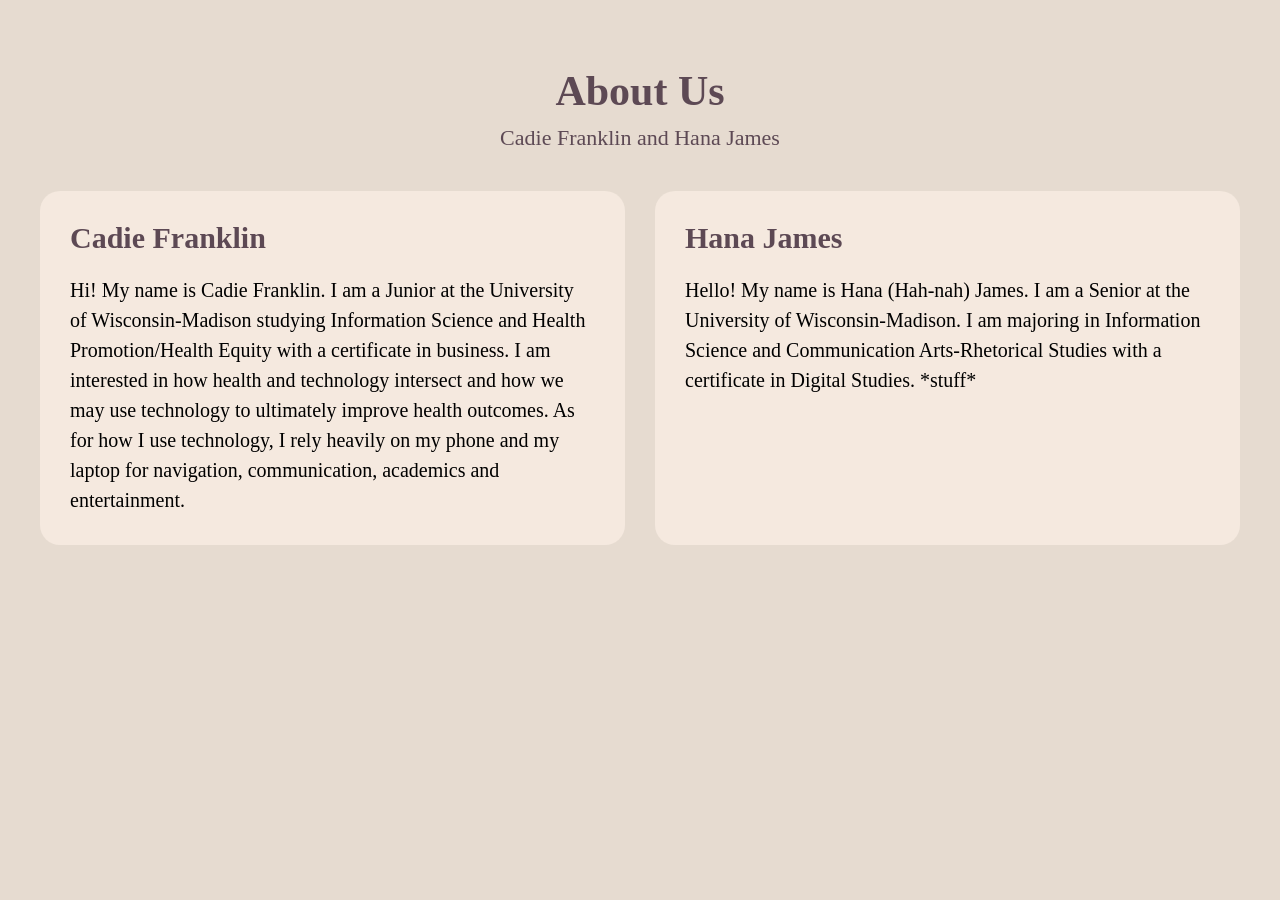
==== about.html @ 7d2facff "Fix class attribute syntax in about.html" ====
<!DOCTYPE html>
<html lang="en">

<head>
    <meta charset="UTF-8">
    <meta name="viewport" content="width=device-width, initial-scale=1.0">
    <title>About Us</title>
    <link rel="stylesheet" href="styles.css">
</head>

<body>
<main>
   <!-- Names CF / edits HJ -->
    <section class="about-heading">
            <h1>About Us</h1>
            <p>Cadie Franklin and Hana James</p>
    </section>

    <!-- Decorative boxes HJ -->
    <section class="about-people">
        
        <!-- Cadie CF -->
        <div class="person-box">
                <h2>Cadie Franklin</h2>
            <p>Hi! My name is Cadie Franklin. I am a Junior at the
                University of Wisconsin-Madison studying Information 
                Science and Health Promotion/Health Equity
                with a certificate in business. I am interested in how health and technology intersect
                and how we may use technology to ultimately improve health outcomes. 
                As for how I use technology, I rely heavily on my phone and my laptop for navigation, communication, academics and entertainment. 
            </p>
        </div>
    
        <!-- Hana HJ -->
        <div class="person-box">
            <h2>Hana James</h2>
            <p>Hello! My name is Hana (Hah-nah) James. I am a Senior at the University of Wisconsin-Madison. 
                    I am majoring in Information Science and Communication Arts-Rhetorical Studies with a certificate in Digital Studies.
                    *stuff*
            </p>
        </div>
</main>
</body>
</html>
---- styles.css ----
/* --- Body style HJ --- */
body{
    background-color:  #E6DBD0;
    padding: 32px;
    margin: 0; 
}



/* --- Content wrap style for index page CF --- */
.content-wrap{
    width: calc(100% - 2rem);
    max-width: 950px;
    margin: 0 auto;
    text-align: center;
}

.index-page {
    margin: 0;
}

.index-header {
    width: 100%;
    padding: 1rem 0;
    background-color: #F9E0D9;
    text-align: center;
}

.index-header h1,
.index-header h3 {
    color: #5D4954;
}

/* --- Quick Links HJ */
.quick-links {
    text-align: center;
    padding: 30px 20px; 
}
.quick-links h2 {
    color: #5D4954; 
    font-size: 32px; 
    margin-bottom: 25px; 
}
.quick-links ul {
    list-style: none; 
    padding: 0;
    margin: 0;
}
.quick-links li {
    display: inline-block; 
    background-color: #C98F8F;
    color: white;
    text-decoration: none; 
    font-size: 18px;
    font-weight: bold;
    padding: 12px 24px; 
    border-radius: 12px;
    transition: all 0.3s ease; 
}
.quick-links a:hover {
    background-color: #A96F6F; 
    transform: translateY(-3px);
}
/* --- Intro page css HJ --- */
.intro-box {
    max-width: 1000px;
    margin: 40px auto;
    padding: 25px 35px;
    background-color: #F5E9DF;
    border-radius: 20px;
    text-align: center; 
}
.intro-box p {
    font-size: 24px;
    line-height: 1.5;
    margin: 0;
    color: #5D4954;
}

/* --- About Us css HJ --- */
.about-heading {
    text-align: center;
    margin-bottom: 40px;

}

.about-heading h1 {
    color: #5D4954;
    font-size: 42px; 
    margin-bottom: 10px; 
}

.about-heading p {
    color: #5D4954;
    font-size: 22px;
    margin: 0;
}

.about-people {
    display: flex;
    gap: 30px;
    max-width: 1200px; 
    margin: 0 auto;
} 

/* Biography/individual boxes HJ */

.person-box {
    flex: 1;
    background-color: #F5E9DF;
    padding: 30px;
    border-radius: 20px; 
    box-sizing: border-box;
}

.person-box h2 {
    color: #5D4954;
    font-size: 30px;
    margin: 0; 
} 

.person-box p {
    font-size: 20px; 
    line-height: 1.5;
    margin-bottom: 0;
}
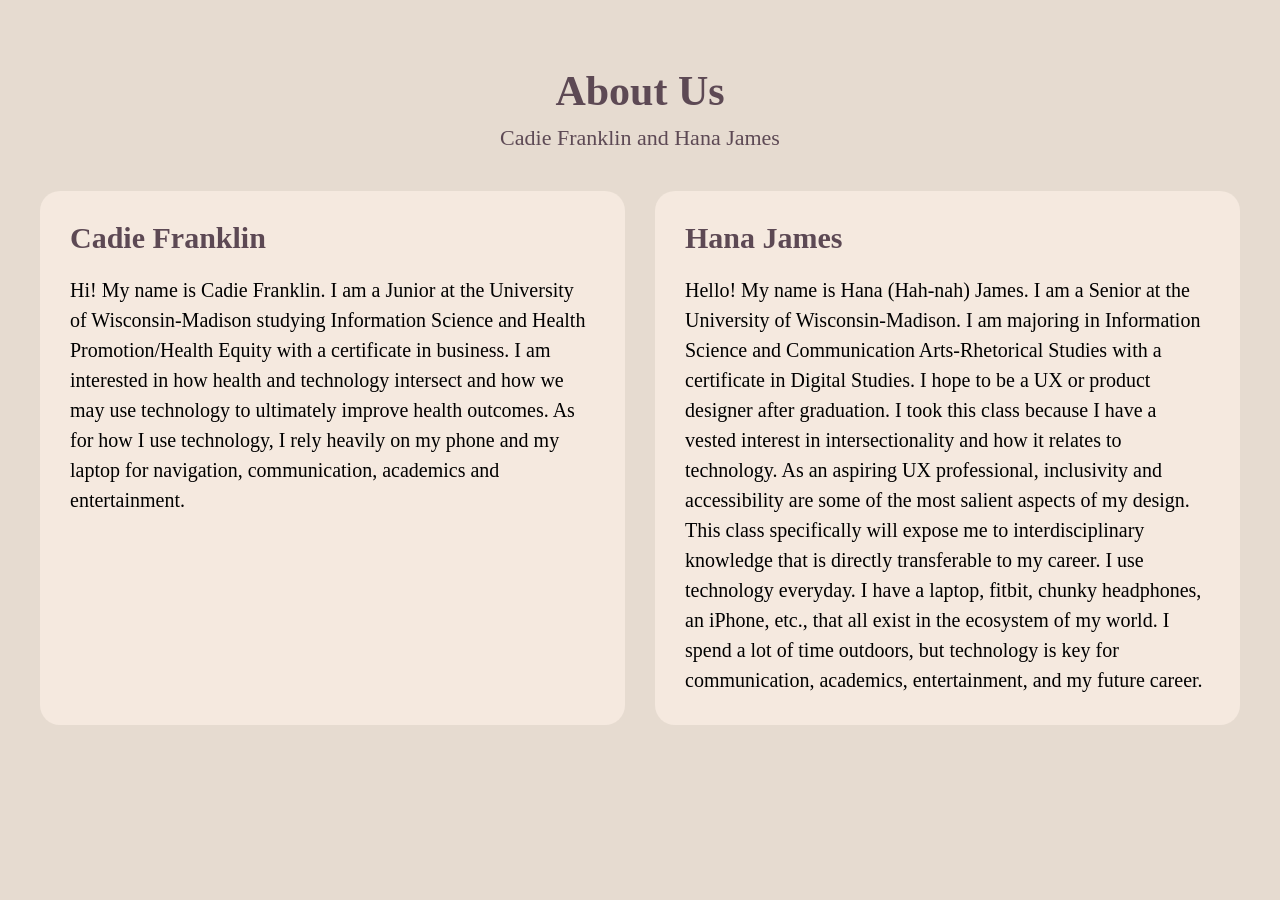
==== commit 86243616: "Revise about section for Hana James Updated personal introduction for Hana James with career aspirat" ====
--- a/about.html
+++ b/about.html
@@ -36,7 +36,12 @@
             <h2>Hana James</h2>
             <p>Hello! My name is Hana (Hah-nah) James. I am a Senior at the University of Wisconsin-Madison. 
                     I am majoring in Information Science and Communication Arts-Rhetorical Studies with a certificate in Digital Studies.
-                    *stuff*
+                    I hope to be a UX or product designer after graduation.  
+                    I took this class because I have a vested interest in intersectionality and how it relates to technology. 
+                    As an aspiring UX professional, inclusivity and accessibility are some of the most salient aspects of my design.  
+                    This class specifically will expose me to interdisciplinary knowledge that is directly transferable to my career. 
+                    I use technology everyday. I have a laptop, fitbit, chunky headphones, an iPhone, etc., that all exist in the ecosystem of my world.
+                    I spend a lot of time outdoors, but technology is key for communication, academics, entertainment, and my future career. 
             </p>
         </div>
 </main>
--- a/styles.css
+++ b/styles.css
@@ -124,3 +124,73 @@
     line-height: 1.5;
     margin-bottom: 0;
 }
+
+/* --- Tech hero heading HJ --- */
+.hero-heading {
+    text-align: center;
+    margin-bottom: 40px; 
+}
+
+.hero-heading h1 {
+    color: #5D4954;
+    font-size: 42px;
+    margin-bottom: 10px;
+}
+
+.hero-heading p {
+    color: #5D4954; 
+    font-size: 22px; 
+    line-height: 1.5;
+    max-width: 900px;
+    margin: 0 auto;
+}
+
+/* --- Tech hero boxes HJ --- */
+
+.about-hero {
+    display: flex;
+    gap: 30px;
+    max-width: 1200px;
+    margin: 0 auto; 
+}
+
+.hero-box {
+    flex: 1;
+    background-color: #F5E9DF;
+    padding: 30px;
+    border-radius: 20px;
+    box-sizing: border-box;
+}
+
+.hero-box h2 {
+    color: #5D4954;
+    font-size: 30px;
+    margin-top: 0;
+}
+
+.hero-box p {
+    font-size: 20px; 
+    line-height: 1.5;
+    margin-bottom: 0;
+}
+
+.hero-box ul {
+    font-size: 20px;
+    line-height: 1.6;
+    padding-left: 25px;
+} 
+
+/* --- Implicit bias css --- */
+
+
+
+/* --- Mobile display adjustment HJ --- */
+@media (max-width: 700px) {
+    .about-people {
+        flex-direction: column;
+    }
+    .about-hero {
+        flex-direction: column;
+    }
+
+}
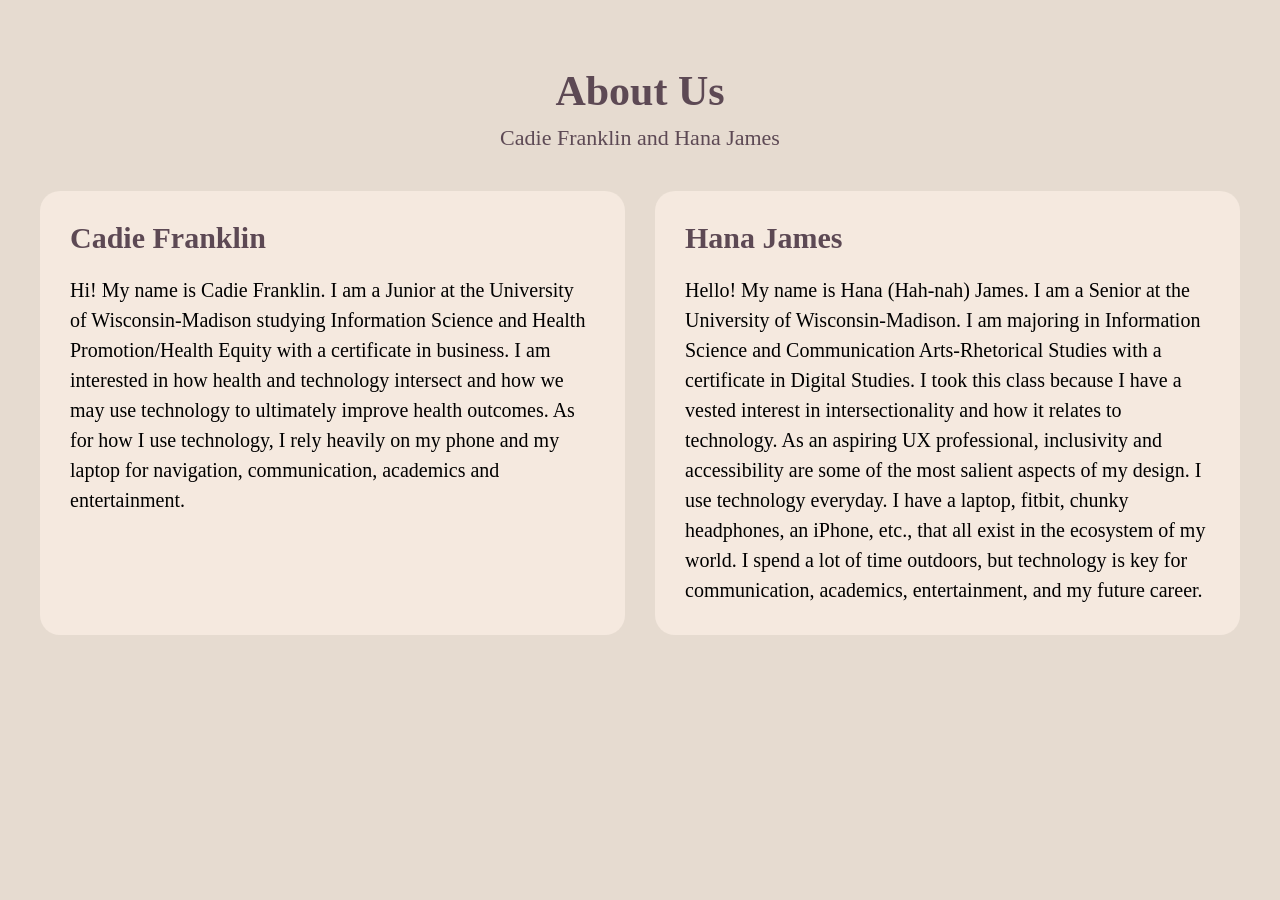
==== commit 0e261222: "Refactor about.html to improve content clarity Removed redundant sentences for clarity." ====
--- a/about.html
+++ b/about.html
@@ -35,11 +35,9 @@
         <div class="person-box">
             <h2>Hana James</h2>
             <p>Hello! My name is Hana (Hah-nah) James. I am a Senior at the University of Wisconsin-Madison. 
-                    I am majoring in Information Science and Communication Arts-Rhetorical Studies with a certificate in Digital Studies.
-                    I hope to be a UX or product designer after graduation.  
+                    I am majoring in Information Science and Communication Arts-Rhetorical Studies with a certificate in Digital Studies. 
                     I took this class because I have a vested interest in intersectionality and how it relates to technology. 
-                    As an aspiring UX professional, inclusivity and accessibility are some of the most salient aspects of my design.  
-                    This class specifically will expose me to interdisciplinary knowledge that is directly transferable to my career. 
+                    As an aspiring UX professional, inclusivity and accessibility are some of the most salient aspects of my design. 
                     I use technology everyday. I have a laptop, fitbit, chunky headphones, an iPhone, etc., that all exist in the ecosystem of my world.
                     I spend a lot of time outdoors, but technology is key for communication, academics, entertainment, and my future career. 
             </p>
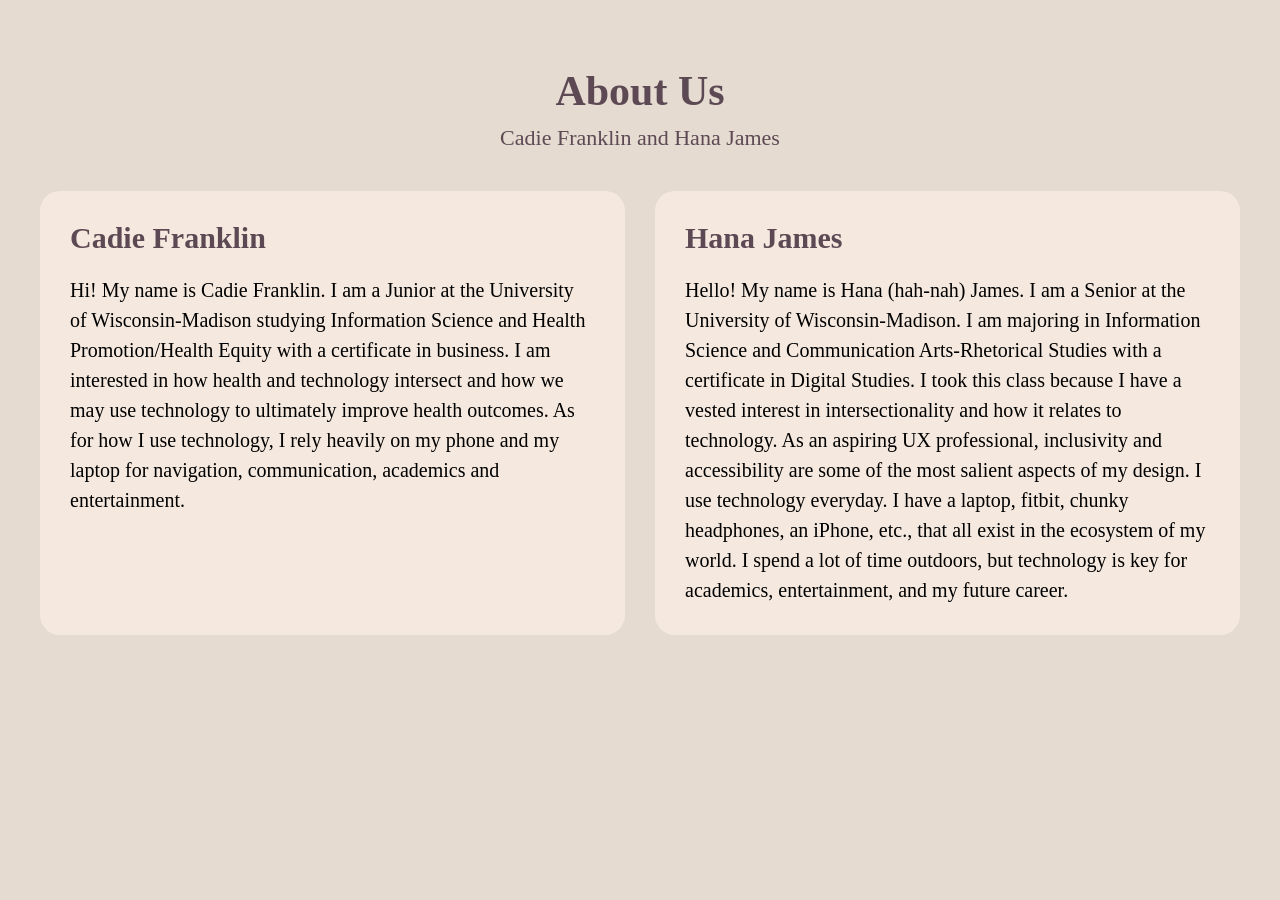
==== commit 6072a8fc: "Update Hana's introduction in about.html Corrected the casing of 'hah-nah' and removed 'communicatio" ====
--- a/about.html
+++ b/about.html
@@ -34,12 +34,12 @@
         <!-- Hana HJ -->
         <div class="person-box">
             <h2>Hana James</h2>
-            <p>Hello! My name is Hana (Hah-nah) James. I am a Senior at the University of Wisconsin-Madison. 
+            <p>Hello! My name is Hana (hah-nah) James. I am a Senior at the University of Wisconsin-Madison. 
                     I am majoring in Information Science and Communication Arts-Rhetorical Studies with a certificate in Digital Studies. 
                     I took this class because I have a vested interest in intersectionality and how it relates to technology. 
                     As an aspiring UX professional, inclusivity and accessibility are some of the most salient aspects of my design. 
                     I use technology everyday. I have a laptop, fitbit, chunky headphones, an iPhone, etc., that all exist in the ecosystem of my world.
-                    I spend a lot of time outdoors, but technology is key for communication, academics, entertainment, and my future career. 
+                    I spend a lot of time outdoors, but technology is key for academics, entertainment, and my future career. 
             </p>
         </div>
 </main>
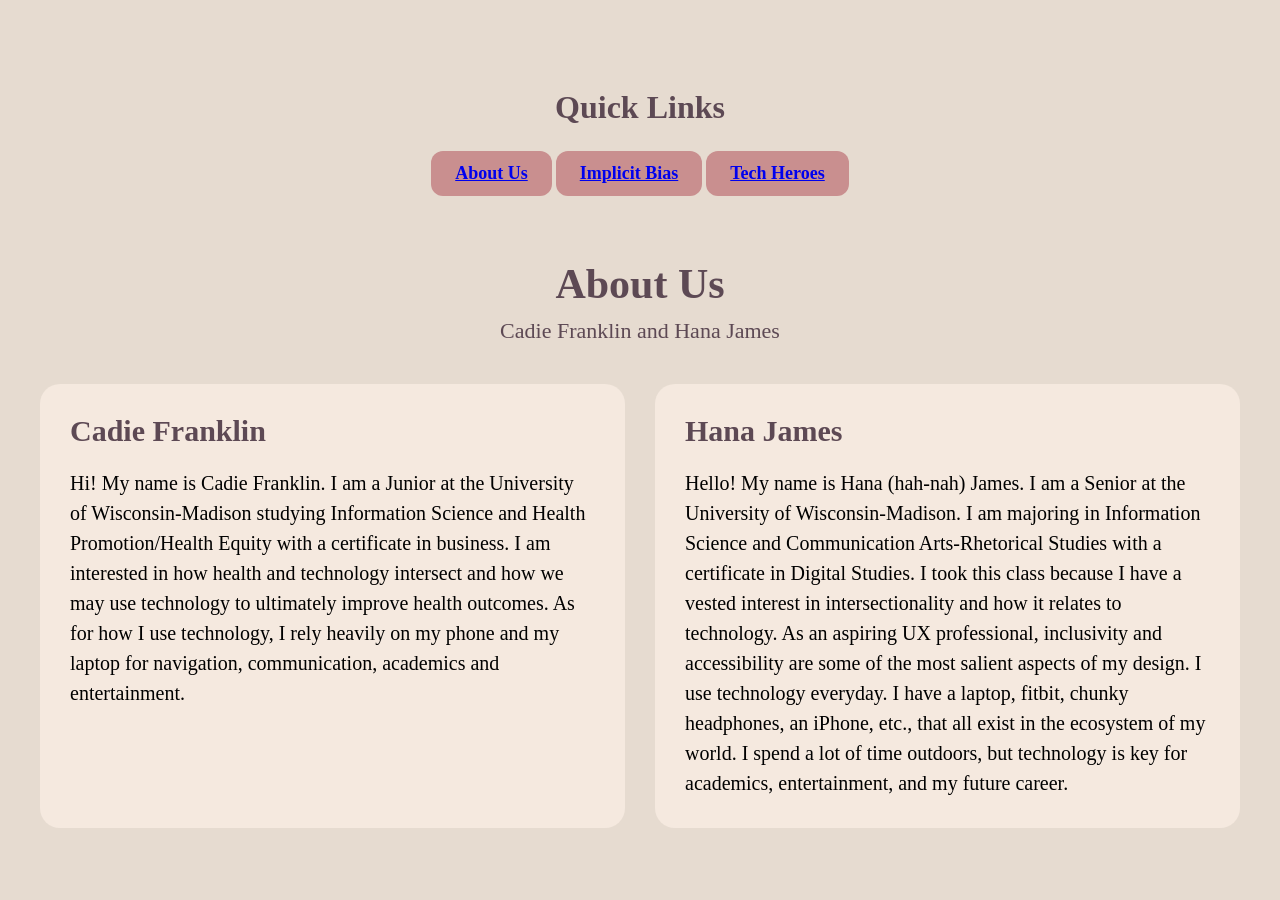
==== commit 290d1b29: "Add Quick Links section to about.html Updated the comment and added a Quick Links section with navig" ====
--- a/about.html
+++ b/about.html
@@ -10,7 +10,17 @@
 
 <body>
 <main>
-   <!-- Names CF / edits HJ -->
+    <!-- Quick links CF / edits HJ -->
+    <section class="quick-links">
+        <h2>Quick Links</h2>
+        <ul>
+            <li><a href="about.html">About Us</a></li>
+            <li><a href="implicit.html">Implicit Bias</a></li>
+            <li><a href="hero.html">Tech Heroes</a></li>
+        </ul>
+    </section>
+    
+    <!-- Names CF / edits HJ -->
     <section class="about-heading">
             <h1>About Us</h1>
             <p>Cadie Franklin and Hana James</p>
--- a/styles.css
+++ b/styles.css
@@ -180,8 +180,27 @@
     padding-left: 25px;
 } 
 
-/* --- Implicit bias css --- */
-
+
+/* --- Introbox css CF --- */
+.introduction-box { 
+    background-color: #F5E9DF; 
+    padding: 30px; 
+    width: 100%; 
+    border-radius: 20px; 
+    box-sizing: border-box; 
+} 
+/* --- Implicit, Intersectionality, Resources boxes CF --- */ 
+.implicit-box, .intersectionality-box, .resources-box { 
+    background-color: #F5E9DF; 
+    padding: 30px; 
+    width: 100%; 
+    border-radius: 20px; 
+    box-sizing: border-box; 
+} 
+/* --- Space between boxes CF --- */ 
+.introduction, .implicit, .intersectionality, .resources { 
+    margin-bottom: 30px; 
+}
 
 
 /* --- Mobile display adjustment HJ --- */
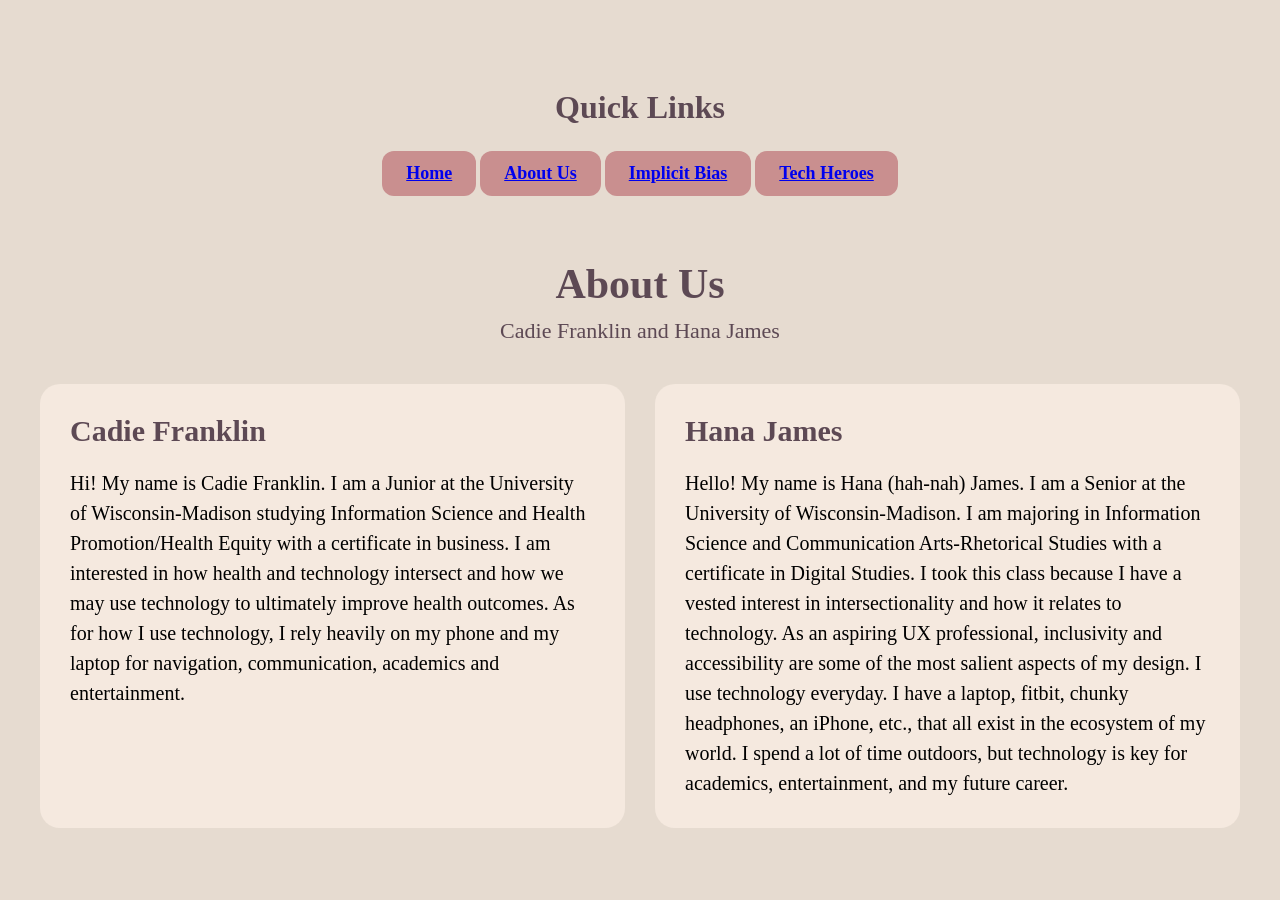
==== commit 84764428: "Add Home link to Quick Links section" ====
--- a/about.html
+++ b/about.html
@@ -14,6 +14,7 @@
     <section class="quick-links">
         <h2>Quick Links</h2>
         <ul>
+            <li><a href="index.html">Home</a></li>
             <li><a href="about.html">About Us</a></li>
             <li><a href="implicit.html">Implicit Bias</a></li>
             <li><a href="hero.html">Tech Heroes</a></li>
--- a/styles.css
+++ b/styles.css
@@ -189,6 +189,45 @@
     border-radius: 20px; 
     box-sizing: border-box; 
 } 
+.introduction-box h3,
+.implicit-box h2,
+.implicit-box h3,
+.intersectionality-box h2,
+.resources-box h3 {
+    color: #5D4954;
+}
+
+.introduction-box h3,
+.implicit-box h2,
+.intersectionality-box h2,
+.resources-box h3 {
+    font-size: 30px;
+    margin-top: 0;
+}
+
+.introduction-box p,
+.implicit-box p,
+.intersectionality-box p,
+.resources-box li {
+    color: #5D4954;
+    font-size: 20px;
+    line-height: 1.6;
+}
+
+.implicit-box h3 {
+    font-size: 24px;
+    margin-top: 20px;
+}
+
+.resources-box ul {
+    margin-top: 10px;
+    padding-left: 25px;
+}
+
+.resources-box a {
+    color: #5D4954;
+    text-decoration: underline;
+}
 /* --- Implicit, Intersectionality, Resources boxes CF --- */ 
 .implicit-box, .intersectionality-box, .resources-box { 
     background-color: #F5E9DF; 
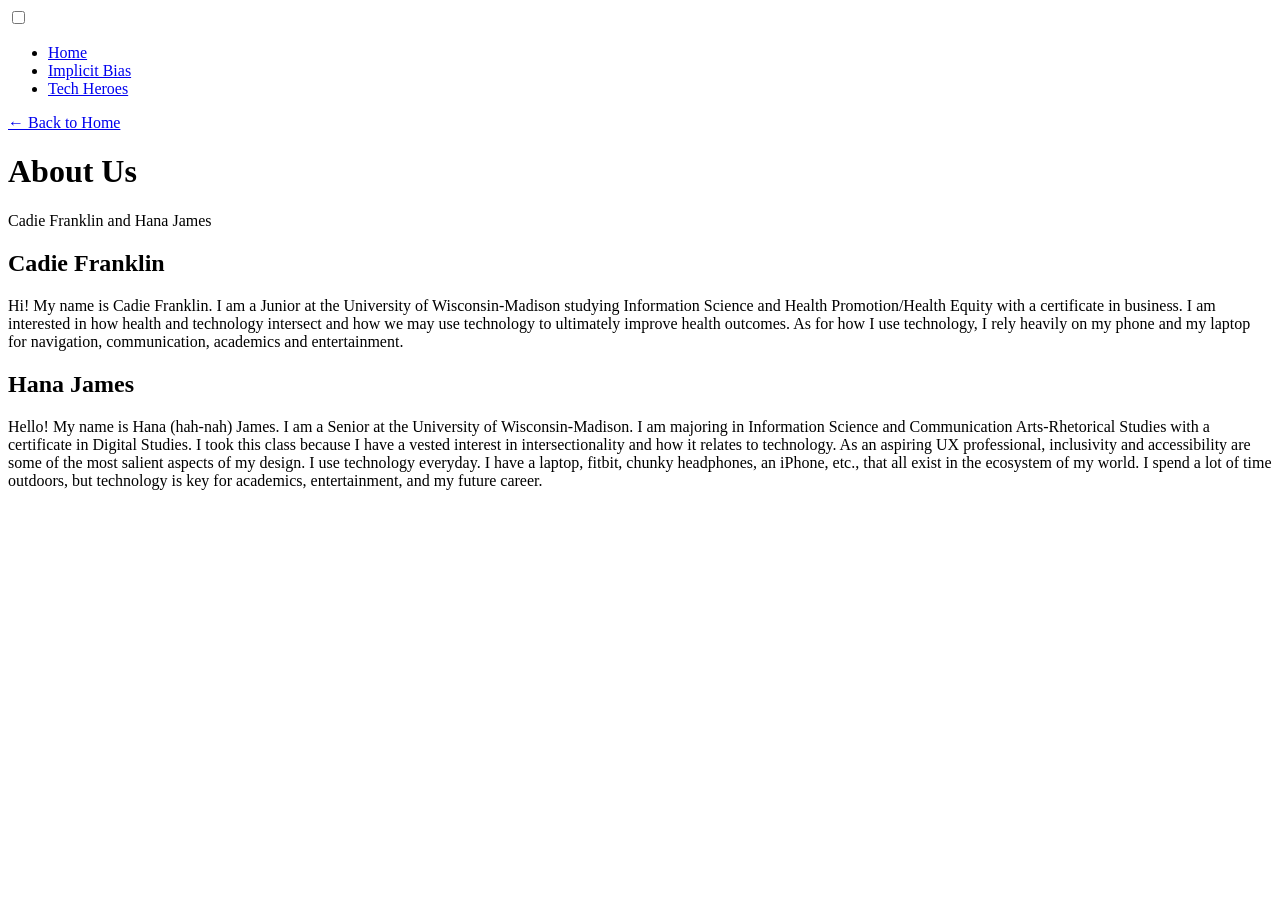
==== commit 2a247192: "Refactor About Us page with navigation and structure Updated the structure of the About Us page by a" ====
--- a/about.html
+++ b/about.html
@@ -8,27 +8,41 @@
     <link rel="stylesheet" href="styles.css">
 </head>
 
-<body>
-<main>
-    <!-- Quick links CF / edits HJ -->
-    <section class="quick-links">
-        <h2>Quick Links</h2>
-        <ul>
+<body class="subpage">
+    
+    <!-- Quick links CF / edits and menu HJ -->
+    <nav class="site-nav" aria-label="Main navigation">
+
+<!-- CSS-only hamburger menu added HJ -->
+        <input class="menu-toggle" type="checkbox" id="about-menu-toggle">
+
+        <label class="menu-button"
+               for="about-menu-toggle"
+               aria-label="Toggle navigation menu">
+            <span></span>
+            <span></span>
+            <span></span>
+        </label>
+<!-- Redundant About Us link removed HJ -->
+        <ul class="menu-panel">
             <li><a href="index.html">Home</a></li>
-            <li><a href="about.html">About Us</a></li>
             <li><a href="implicit.html">Implicit Bias</a></li>
             <li><a href="hero.html">Tech Heroes</a></li>
         </ul>
-    </section>
+    </nav>
+
+ 
+<main>
     
     <!-- Names CF / edits HJ -->
-    <section class="about-heading">
+    <header class="page-banner about-heading">
+            <a class="back-button" href="index.html">&larr; Back to Home</a>
             <h1>About Us</h1>
             <p>Cadie Franklin and Hana James</p>
-    </section>
+    </header>
 
     <!-- Decorative boxes HJ -->
-    <section class="about-people">
+    <section class="about-people" aria-label="About the authors">
         
         <!-- Cadie CF -->
         <div class="person-box">
@@ -53,6 +67,7 @@
                     I spend a lot of time outdoors, but technology is key for academics, entertainment, and my future career. 
             </p>
         </div>
+    </section>
 </main>
 </body>
 </html>
--- a/styles.css
+++ b/styles.css
@@ -1,53 +1,142 @@
+/* --- Shared colors and global page styling reference HJ / Original color choice CF --- */
+:root {
+    --page-bg: #E8D9CC; 
+    --banner-bg: #F7D8D0; 
+    --card-bg: #FFF0E4; 
+    --rose: #C87983; 
+    --rose-hover: #A95E70; 
+    --plum: #5D4055; 
+    --ink: #33252F; 
+    --line: #D99A9A; 
+    --shadow: 0 12px 28px rgba(83, 49, 66, 0.12);
+}
+
+/* --- New global sizing rule HJ --- */
+* {
+    box-sizing: border-box;
+}
+
+html {
+    scroll-behavior: smooth;
+]
+    
 /* --- Body style HJ --- */
-body{
-    background-color:  #E6DBD0;
-    padding: 32px;
+body{ 
+    background: linear-gradient (
+        135deg,
+        #F0E2D6 0%,
+        var(--page-bg) 55%,
+        #E2CFC2 100%
+    );
+    color: var(--ink);
     margin: 0; 
-}
-
-
-
-/* --- Content wrap style for index page CF --- */
+    padding: 24px; 
+    font-family: Georgia, "Times New Roman", serif;
+    line-height: 1.6;
+}
+
+main {
+    max-width: 1500px; 
+    margin: 0 auto;
+}
+
+
+/* --- Content wrap style for index page CF / responsive sizing edited HJ --- */
 .content-wrap{
-    width: calc(100% - 2rem);
-    max-width: 950px;
+    /* width: calc(100% - 2rem); 
+    max-width: 950px; */
+    width: min(100%, 950px);
     margin: 0 auto;
     text-align: center;
 }
 
-.index-page {
+/* .index-page {
     margin: 0;
 }
-
+*/
+    
 .index-header {
     width: 100%;
-    padding: 1rem 0;
+    padding: 28px 20px;
+    background: linear-gradient(135deg, #FBE5DE, var(--banner-bg)); 
+    border: 2px solid var(--line); 
+    border-radius: 4px; 
+    text-align: center; 
+    box-shadow: var(--shadow); 
+    /* padding: 1rem 0;
     background-color: #F9E0D9;
-    text-align: center;
-}
-
-.index-header h1,
+    text-align: center; */
+}
+
+.index-header h1 {
+    margin: 0 0 10px; 
+    color: var(--plum);
+    font-size: clamp(2rem, 4vw, 3rem);
+    line-height: 1.2;
+}
+    
 .index-header h3 {
-    color: #5D4954;
-}
-
-/* --- Quick Links HJ */
+    margin: 12px 0 0;
+    color: var(--plum);
+    font-size: clamp(1.1rem, 2vw, 1.5rem); 
+}
+
+/* --- Quick Links Styling HJ --- */
 .quick-links {
     text-align: center;
-    padding: 30px 20px; 
-}
+    padding: 20px 20px; 
+}
+    
 .quick-links h2 {
-    color: #5D4954; 
+    color: var(--plum); 
     font-size: 32px; 
     margin-bottom: 25px; 
 }
+    
 .quick-links ul {
+    display: flex;
+    justify-content: center;
+    align-items: center;
+    flex-wrap: wrap;
+    gap: 12px;
     list-style: none; 
     padding: 0;
     margin: 0;
 }
+
+/* --- Nav buttons CF / colors and shadows edited HJ --- */
 .quick-links li {
-    display: inline-block; 
+    padding: 0;
+    border: 1px solid rgba(110, 49, 71, 0.12);
+    border-radius: 13px;
+    background: linear-gradient(135deg, #D68D91, var(--rose));
+    box-shadow: 0 5px 0 var(--rose-hover),
+                0 8px 16px rgba(93, 64, 85, 0.12);
+    transition: transform 180ms ease,
+                box-shadow 180ms ease,
+                background 180ms ease;
+}
+
+.quick-links a {
+    display: block;
+    padding: 11px 22px;
+    border-radius: 13px;
+    color: #452B4A;
+    font-size: 1.05rem;
+    font-weight: bold;
+    text-decoration: none;
+}
+    
+/* .quick-links li {
+    padding: 0;
+    border-radius: 13px;
+    background: linear-gradient(135deg, #D68D91, #C87983);
+    box-shadow: 0 5px 0 #A95E70,
+                0 8px 16px rgba(93, 64, 85, 0.12);
+    transition: transform 180ms ease,
+                box-shadow 180ms ease,
+                background 180ms ease;
+    /* display: inline-block; 
     background-color: #C98F8F;
     color: white;
     text-decoration: none; 
@@ -56,130 +145,264 @@
     padding: 12px 24px; 
     border-radius: 12px;
     transition: all 0.3s ease; 
-}
-.quick-links a:hover {
+} */
+
+/* .quick-links a:hover {
     background-color: #A96F6F; 
     transform: translateY(-3px);
-}
+} */
+
+/* --- Hover effect HJ --- */
+.quick-links li:hover,
+.quick-links li:focus-within {
+    background: linear-gradient(135deg, #E2A0A0, #C96F82);
+    transform: translateY(-3px);
+    box-shadow: 0 8px 0 var(--rose-hover),
+                0 12px 20px rgba(93, 64, 85, 0.18);
+}
+    
 /* --- Intro page css HJ --- */
 .intro-box {
-    max-width: 1000px;
-    margin: 40px auto;
-    padding: 25px 35px;
-    background-color: #F5E9DF;
-    border-radius: 20px;
-    text-align: center; 
-}
+    max-width: 1050px;
+    margin: 10px auto 0;
+    padding: clamp(22px, 4vw, 38px); 
+    border: 1px solid rgba(255, 255, 255, 0.75);
+    border-radius: 24px;
+    background: linear-gradient(145deg, #FFF7F0, #F4E3D7);
+    text-align: center;
+    box-shadow: var(--shadow);
+    animation: settle-in 650ms ease both;
+}
+
 .intro-box p {
-    font-size: 24px;
+    margin: 0;
+    color: var(--plum);
+    font-size: clamp(1.1rem, 2vw, 1.55rem);
+    line-height: 1.6;
+}    
+/* .intro-box p {
+    font-size: clamp(1.1rem, 2vw, 1.55rem);
+    line-height: 1.6;
+    margin: 0;
+    color: var(--plum); 
+} order? */
+
+/* --- quick links originally CF / menu redesign HJ --- */
+
+.site-nav {
+    position: relative;
+    z-index: 10;
+    min-height: 62px;
+    margin: -24px -24px 28px;
+    padding: 10px 24px;
+    background: rgba(255, 250, 246, 0.96);
+    border-bottom: 1px solid #E6CFC7;
+    box-shadow: 0 4px 14px rgba(83, 49, 66, 0.08);
+}
+
+.menu-toggle {
+    position: absolute;
+    width: 1px;
+    height: 1px;
+    overflow: hidden;
+    clip-path: inset(50%);
+    white-space: nowrap;
+}
+/* --- menu button HJ --- */
+.menu-button {
+    display: flex;
+    width: 44px;
+    height: 42px;
+    padding: 9px 7px;
+    flex-direction: column;
+    justify-content: space-between;
+    cursor: pointer;
+    border-radius: 8px;
+    background: #E7E2DF;
+    border: 1px solid #C9C0BC;
+}
+.menu-button span {
+    display: block;
+    width: 100%;
+    height: 3px;
+    border-radius: 3px;
+    background: #625D5B;
+    transition: transform 180ms ease, opacity 180ms ease;
+}
+
+/* --- Keyboard focus styling --- */
+.menu-toggle:focus-visible + .menu-button {
+    outline: 3px solid #B85F73;
+    outline-offset: 3px;
+}
+
+/* --- Dropdown links HJ --- */
+.menu-panel {
+    display: none;
+    position: absolute;
+    top: calc(100% + 2px);
+    left: 24px;
+    min-width: 220px;
+    margin: 0;
+    padding: 8px;
+    list-style: none;
+    background: #FFF8F2;
+    border: 1px solid #E3C8C1;
+    border-radius: 0 0 14px 14px;
+    box-shadow: var(--shadow);
+}
+
+.menu-panel li + li {
+    border-top: 1px solid #F0DFD8;
+}
+
+.menu-panel a {
+    display: block;
+    padding: 11px 13px;
+    border-radius: 8px;
+    color: var(--plum);
+    font-weight: bold;
+    text-decoration: none;
+}
+
+.menu-panel a:hover,
+.menu-panel a:focus-visible {
+    background: #F5DCD6;
+    color: #783A52;
+}
+
+/* --- Checkbox reveals the dropdown HJ --- */
+.menu-toggle:checked ~ .menu-panel {
+    display: block;
+}
+
+/* --- menu transforms to X HJ --- */
+.menu-toggle:checked + .menu-button span:first-child {
+    transform: translateY(10px) rotate(45deg);
+}
+
+.menu-toggle:checked + .menu-button span:nth-child(2) {
+    opacity: 0;
+}
+
+.menu-toggle:checked + .menu-button span:last-child {
+    transform: translateY(-10px) rotate(-45deg);
+}
+
+/* --- SHARED SUBPAGE BANNER About, Implicit, and Hero headings CF / banner styling HJ --- */
+.page-banner {
+    position: relative;
+    margin: 0 0 34px;
+    padding: 28px 24px 30px;
+    border: 2px solid var(--line);
+    border-radius: 5px;
+    background: linear-gradient(135deg, #FBE5DE, var(--banner-bg));
+    text-align: center;
+    box-shadow: var(--shadow);
+}
+
+.page-banner h1 {
+    margin: 0 0 8px;
+    color: var(--plum);
+    font-size: clamp(2rem, 4vw, 2.8rem);
+    line-height: 1.2;
+}
+
+.page-banner p {
+    max-width: 950px;
+    margin: 0 auto;
+    color: var(--plum);
+    font-size: clamp(1.05rem, 2vw, 1.35rem);
     line-height: 1.5;
-    margin: 0;
-    color: #5D4954;
-}
-
+}
+
+/* --- Back button added HJ --- */
+.back-button {
+    display: inline-block;
+    margin-bottom: 14px;
+    padding: 7px 13px;
+    border-radius: 9px;
+    background: #E7B6B4;
+    color: #4E344B;
+    font-size: 0.95rem;
+    font-weight: bold;
+    text-decoration: none;
+    transition: background 180ms ease, transform 180ms ease;
+}
+
+.back-button:hover,
+.back-button:focus-visible {
+    background: #D9959A;
+    transform: translateY(-2px);
+}
+    
 /* --- About Us css HJ --- */
 .about-heading {
     text-align: center;
-    margin-bottom: 40px;
-
+    margin-bottom: 34px;
 }
 
 .about-heading h1 {
-    color: #5D4954;
-    font-size: 42px; 
-    margin-bottom: 10px; 
+    color: var(--plum);
+    /* font-size: 42px; 
+    margin-bottom: 10px; */
 }
 
 .about-heading p {
-    color: #5D4954;
-    font-size: 22px;
-    margin: 0;
+    color: var(--plum);
+    /* font-size: 22px;
+    margin: 0; */
 }
 
 .about-people {
     display: flex;
-    gap: 30px;
-    max-width: 1200px; 
+    align-items: stretch;
+    gap: 28px;
+    max-width: 1250px; 
     margin: 0 auto;
 } 
 
-/* Biography/individual boxes HJ */
+/* --- Biography/individual boxes HJ --- */
 
 .person-box {
-    flex: 1;
-    background-color: #F5E9DF;
+    flex: 1 1 0;
+    min-width: 0;
+    padding: clamp(22px, 3vw, 32px);
+    border: 1px solid rgba(255, 255, 255, 0.8);
+    border-radius: 22px;
+    background: linear-gradient(145deg, #FFF7F0, #F3E0D4);
+    box-shadow: var(--shadow);
+    transition: transform 200ms ease, box-shadow 200ms ease;
+    /* background-color: #F5E9DF;
     padding: 30px;
     border-radius: 20px; 
-    box-sizing: border-box;
+    box-sizing: border-box; */
+}
+
+.person-box:hover {
+    transform: translateY(-3px;)
+    box-shadow: 0 16px 34px rgba(83, 49, 66, 0.18);
 }
 
 .person-box h2 {
-    color: #5D4954;
-    font-size: 30px;
-    margin: 0; 
+    margin: 0 0 14px;
+    color: var(--plum);
+    font-size: clamp(1.55rem, 2.5vw, 2rem);
+    line-height: 1.25;
 } 
 
 .person-box p {
-    font-size: 20px; 
-    line-height: 1.5;
-    margin-bottom: 0;
-}
-
-/* --- Tech hero heading HJ --- */
-.hero-heading {
-    text-align: center;
-    margin-bottom: 40px; 
-}
-
-.hero-heading h1 {
-    color: #5D4954;
-    font-size: 42px;
-    margin-bottom: 10px;
-}
-
-.hero-heading p {
-    color: #5D4954; 
-    font-size: 22px; 
-    line-height: 1.5;
-    max-width: 900px;
-    margin: 0 auto;
-}
-
-/* --- Tech hero boxes HJ --- */
-
-.about-hero {
-    display: flex;
-    gap: 30px;
-    max-width: 1200px;
-    margin: 0 auto; 
-}
-
-.hero-box {
-    flex: 1;
-    background-color: #F5E9DF;
-    padding: 30px;
-    border-radius: 20px;
-    box-sizing: border-box;
-}
-
-.hero-box h2 {
-    color: #5D4954;
-    font-size: 30px;
-    margin-top: 0;
-}
-
-.hero-box p {
-    font-size: 20px; 
-    line-height: 1.5;
-    margin-bottom: 0;
-}
-
-.hero-box ul {
-    font-size: 20px;
-    line-height: 1.6;
-    padding-left: 25px;
-} 
-
+    margin: 0;
+    font-size: clamp(1rem, 1.3vw, 1.2rem);
+    line-height: 1.65;
+}
+
+
+/* --- Implicit bias page original selections CF / card styling and spacing edited HJ --- */
+    
+.implicit-heading {
+    text-align: center;
+}
 
 /* --- Introbox css CF --- */
 .introduction-box { 
@@ -228,6 +451,24 @@
     color: #5D4954;
     text-decoration: underline;
 }
+
+/* --- Implicit Head CF --- */
+.implicit-heading h1 {
+    color: #5D4954;
+    font-size: 42px;
+    margin-bottom: 10px;
+    text-align: center;
+}
+
+.implicit-heading p {
+    color: #5D4954;
+    font-size: 22px;
+    line-height: 1.5;
+    max-width: 900px;
+    margin: 0 auto;
+    text-align: center;
+}
+
 /* --- Implicit, Intersectionality, Resources boxes CF --- */ 
 .implicit-box, .intersectionality-box, .resources-box { 
     background-color: #F5E9DF; 
@@ -238,12 +479,99 @@
 } 
 /* --- Space between boxes CF --- */ 
 .introduction, .implicit, .intersectionality, .resources { 
-    margin-bottom: 30px; 
-}
-
+    margin-bottom: 28px;
+}
+
+/* --- Tech hero heading HJ --- */
+.hero-heading {
+    text-align: center;
+   /* margin-bottom: 40px; */
+}
+/* ==============================
+    LEFT OFF HERE HJ 
+    =============================
+*/
+
+/* --- New grouped profile layout HJ --- */
+.hero-profile {
+    display: grid;
+    grid-template-columns: minmax(0, 1.35fr) minmax(280px, 0.85fr);
+    gap: 28px;
+    align-items: stretch;
+    max-width: 1250px;
+    margin: 0 auto 42px;
+}
+
+.hero-heading h1 {
+    color: #5D4954;
+    font-size: 42px;
+    margin-bottom: 10px;
+}
+
+.hero-heading p {
+    color: #5D4954; 
+    font-size: 22px; 
+    line-height: 1.5;
+    max-width: 900px;
+    margin: 0 auto;
+}
+
+/* --- Tech hero boxes HJ --- */
+
+.about-hero {
+    display: flex;
+    gap: 30px;
+    max-width: 1200px;
+    margin: 0 auto; 
+}
+
+.hero-box {
+    flex: 1;
+    background-color: #F5E9DF;
+    padding: 30px;
+    border-radius: 20px;
+    box-sizing: border-box;
+}
+
+.hero-box h2 {
+    color: #5D4954;
+    font-size: 30px;
+    margin-top: 0;
+}
+
+.hero-box p {
+    font-size: 20px; 
+    line-height: 1.5;
+    margin-bottom: 0;
+}
+
+.hero-box ul {
+    font-size: 20px;
+    line-height: 1.6;
+    padding-left: 25px;
+} 
+
+/* Janeya image CF */
+.hero-image {
+    text-align: center;
+    margin: 40px auto 0;
+    max-width: 1200px;
+}
+
+.hero-image img {
+    display: block;
+    width: min(100%, 420px);
+    margin: 0 auto;
+    border-radius: 20px;
+    box-shadow: 0 8px 20px rgba(93, 73, 84, 0.15);
+}
+.hero-image,
+.about-hero {
+    margin-top: 50px;
+}
 
 /* --- Mobile display adjustment HJ --- */
-@media (max-width: 700px) {
+ @media (max-width: 800px) {
     .about-people {
         flex-direction: column;
     }
@@ -251,4 +579,34 @@
         flex-direction: column;
     }
 
-}
+} 
+
+
+
+/* --- entrance animation HJ --- */
+
+@keyframes settle-in {
+    from {
+        opacity: 0;
+        transform: translateY(10px);
+    }
+    to {
+        opacity: 1;
+        transform: translateY(0);
+    }
+}
+
+/* --- Respect reduced-motion preferences HJ --- */
+@media (prefers-reduced-motion: reduce) {
+    *,
+    *::before,
+    *::after {
+        scroll-behavior: auto !important;
+        animation-duration: 0.01ms !important;
+        animation-iteration-count: 1 !important;
+        transition-duration: 0.01ms !important;
+    }
+}
+*/
+
+
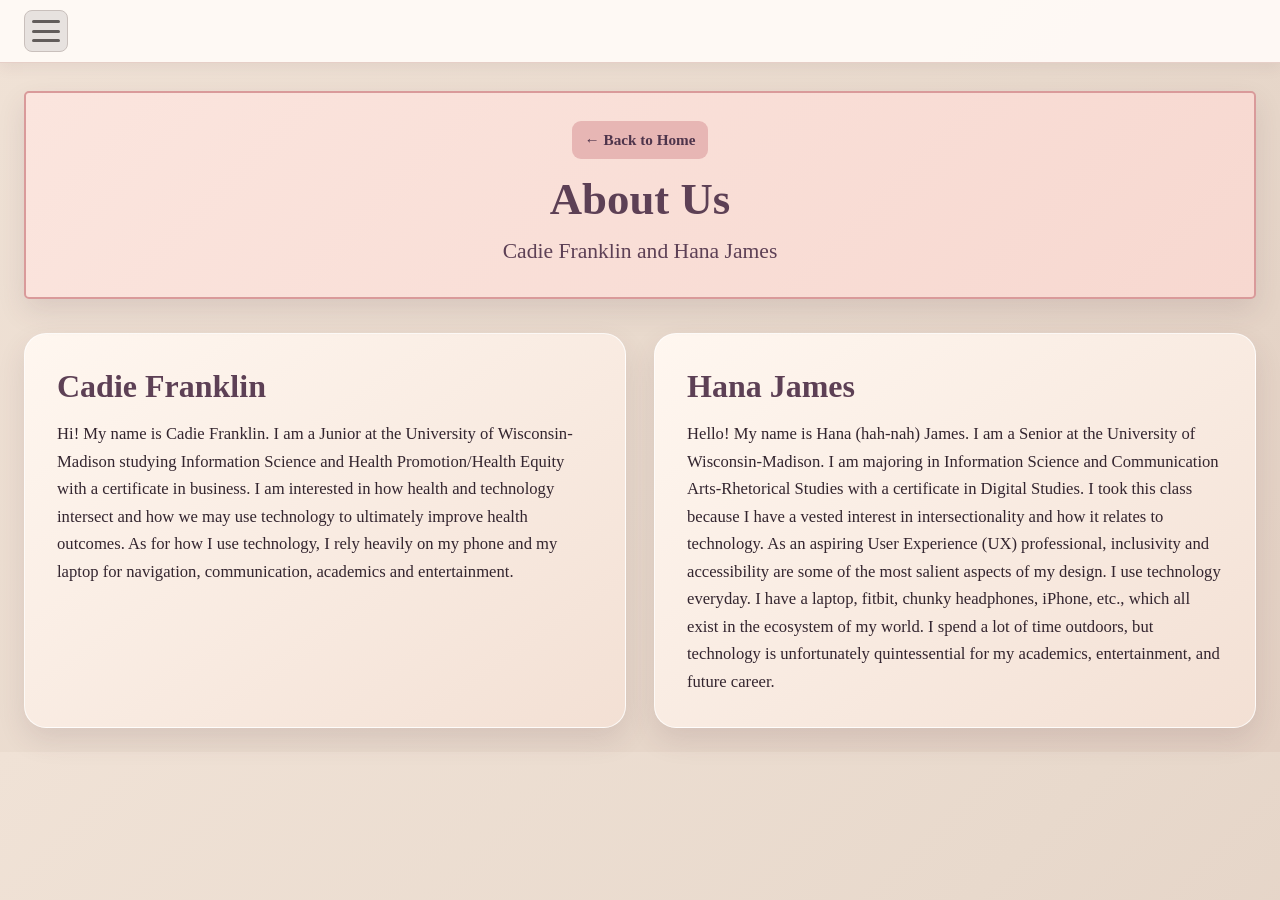
==== commit 8a826925: "Refactor comments and enhance text readability Updated comments and improved text formatting for cla" ====
--- a/about.html
+++ b/about.html
@@ -10,7 +10,7 @@
 
 <body class="subpage">
     
-    <!-- Quick links CF / edits and menu HJ -->
+<!-- Quick links CF / edits and menu HJ -->
     <nav class="site-nav" aria-label="Main navigation">
 
 <!-- CSS-only hamburger menu added HJ -->
@@ -31,7 +31,6 @@
         </ul>
     </nav>
 
- 
 <main>
     
     <!-- Names CF / edits HJ -->
@@ -52,7 +51,8 @@
                 Science and Health Promotion/Health Equity
                 with a certificate in business. I am interested in how health and technology intersect
                 and how we may use technology to ultimately improve health outcomes. 
-                As for how I use technology, I rely heavily on my phone and my laptop for navigation, communication, academics and entertainment. 
+                As for how I use technology, I rely heavily on my phone and my laptop for navigation, 
+                communication, academics and entertainment. 
             </p>
         </div>
     
@@ -62,12 +62,14 @@
             <p>Hello! My name is Hana (hah-nah) James. I am a Senior at the University of Wisconsin-Madison. 
                     I am majoring in Information Science and Communication Arts-Rhetorical Studies with a certificate in Digital Studies. 
                     I took this class because I have a vested interest in intersectionality and how it relates to technology. 
-                    As an aspiring UX professional, inclusivity and accessibility are some of the most salient aspects of my design. 
-                    I use technology everyday. I have a laptop, fitbit, chunky headphones, an iPhone, etc., that all exist in the ecosystem of my world.
-                    I spend a lot of time outdoors, but technology is key for academics, entertainment, and my future career. 
+                    As an aspiring User Experience (UX) professional, inclusivity and accessibility are some of the most salient aspects of my design. 
+                    I use technology everyday. I have a laptop, fitbit, chunky headphones, iPhone, etc., which all exist in the ecosystem of my world.
+                    I spend a lot of time outdoors, but technology is unfortunately quintessential for my academics, entertainment, and future career. 
             </p>
         </div>
     </section>
+    
 </main>
+    
 </body>
 </html>
--- a/styles.css
+++ b/styles.css
@@ -18,11 +18,11 @@
 
 html {
     scroll-behavior: smooth;
-]
+}
     
 /* --- Body style HJ --- */
 body{ 
-    background: linear-gradient (
+    background: linear-gradient(
         135deg,
         #F0E2D6 0%,
         var(--page-bg) 55%,
@@ -43,17 +43,10 @@
 
 /* --- Content wrap style for index page CF / responsive sizing edited HJ --- */
 .content-wrap{
-    /* width: calc(100% - 2rem); 
-    max-width: 950px; */
     width: min(100%, 950px);
     margin: 0 auto;
     text-align: center;
 }
-
-/* .index-page {
-    margin: 0;
-}
-*/
     
 .index-header {
     width: 100%;
@@ -63,9 +56,6 @@
     border-radius: 4px; 
     text-align: center; 
     box-shadow: var(--shadow); 
-    /* padding: 1rem 0;
-    background-color: #F9E0D9;
-    text-align: center; */
 }
 
 .index-header h1 {
@@ -126,35 +116,9 @@
     font-weight: bold;
     text-decoration: none;
 }
-    
-/* .quick-links li {
-    padding: 0;
-    border-radius: 13px;
-    background: linear-gradient(135deg, #D68D91, #C87983);
-    box-shadow: 0 5px 0 #A95E70,
-                0 8px 16px rgba(93, 64, 85, 0.12);
-    transition: transform 180ms ease,
-                box-shadow 180ms ease,
-                background 180ms ease;
-    /* display: inline-block; 
-    background-color: #C98F8F;
-    color: white;
-    text-decoration: none; 
-    font-size: 18px;
-    font-weight: bold;
-    padding: 12px 24px; 
-    border-radius: 12px;
-    transition: all 0.3s ease; 
-} */
-
-/* .quick-links a:hover {
-    background-color: #A96F6F; 
-    transform: translateY(-3px);
-} */
 
 /* --- Hover effect HJ --- */
-.quick-links li:hover,
-.quick-links li:focus-within {
+.quick-links li:hover, .quick-links li:focus-within {
     background: linear-gradient(135deg, #E2A0A0, #C96F82);
     transform: translateY(-3px);
     box-shadow: 0 8px 0 var(--rose-hover),
@@ -180,12 +144,6 @@
     font-size: clamp(1.1rem, 2vw, 1.55rem);
     line-height: 1.6;
 }    
-/* .intro-box p {
-    font-size: clamp(1.1rem, 2vw, 1.55rem);
-    line-height: 1.6;
-    margin: 0;
-    color: var(--plum); 
-} order? */
 
 /* --- quick links originally CF / menu redesign HJ --- */
 
@@ -265,8 +223,7 @@
     text-decoration: none;
 }
 
-.menu-panel a:hover,
-.menu-panel a:focus-visible {
+.menu-panel a:hover, .menu-panel a:focus-visible {
     background: #F5DCD6;
     color: #783A52;
 }
@@ -330,8 +287,7 @@
     transition: background 180ms ease, transform 180ms ease;
 }
 
-.back-button:hover,
-.back-button:focus-visible {
+.back-button:hover, .back-button:focus-visible {
     background: #D9959A;
     transform: translateY(-2px);
 }
@@ -344,14 +300,10 @@
 
 .about-heading h1 {
     color: var(--plum);
-    /* font-size: 42px; 
-    margin-bottom: 10px; */
 }
 
 .about-heading p {
     color: var(--plum);
-    /* font-size: 22px;
-    margin: 0; */
 }
 
 .about-people {
@@ -373,14 +325,10 @@
     background: linear-gradient(145deg, #FFF7F0, #F3E0D4);
     box-shadow: var(--shadow);
     transition: transform 200ms ease, box-shadow 200ms ease;
-    /* background-color: #F5E9DF;
-    padding: 30px;
-    border-radius: 20px; 
-    box-sizing: border-box; */
 }
 
 .person-box:hover {
-    transform: translateY(-3px;)
+    transform: translateY(-3px);
     box-shadow: 0 16px 34px rgba(83, 49, 66, 0.18);
 }
 
@@ -404,34 +352,25 @@
     text-align: center;
 }
 
-/* --- Introbox css CF --- */
-.introduction-box { 
-    background-color: #F5E9DF; 
-    padding: 30px; 
+/* --- Introbox css CF / Styling edited HJ --- */
+.introduction-box {  
+    padding: clamp(22px, 3vw, 34px); 
     width: 100%; 
-    border-radius: 20px; 
-    box-sizing: border-box; 
+    border: 1px solid rgba(255, 255, 255, 0.8);
+    border-radius: 22px;
+    background: linear-gradient(145deg, #FFF7F0, #F3E0D4);
+    box-shadow: var(--shadow); 
 } 
-.introduction-box h3,
-.implicit-box h2,
-.implicit-box h3,
-.intersectionality-box h2,
-.resources-box h3 {
+.introduction-box h3, .implicit-box h2, .implicit-box h3, .intersectionality-box h2, .resources-box h3 {
     color: #5D4954;
 }
 
-.introduction-box h3,
-.implicit-box h2,
-.intersectionality-box h2,
-.resources-box h3 {
+.introduction-box h3, .implicit-box h2, .intersectionality-box h2, .resources-box h3 {
     font-size: 30px;
     margin-top: 0;
 }
 
-.introduction-box p,
-.implicit-box p,
-.intersectionality-box p,
-.resources-box li {
+.introduction-box p, .implicit-box p, .intersectionality-box p, .resources-box li {
     color: #5D4954;
     font-size: 20px;
     line-height: 1.6;
@@ -469,14 +408,65 @@
     text-align: center;
 }
 
-/* --- Implicit, Intersectionality, Resources boxes CF --- */ 
+/* --- Implicit, Intersectionality, Resources boxes CF / styling edited HJ --- */ 
 .implicit-box, .intersectionality-box, .resources-box { 
-    background-color: #F5E9DF; 
-    padding: 30px; 
+    background: linear-gradient(145deg, #FFF7F0, #F3E0D4); 
+    padding: clamp(22px, 3vw, 34px); 
     width: 100%; 
-    border-radius: 20px; 
-    box-sizing: border-box; 
-} 
+    border-radius: 22px; 
+    box-shadow: var(--shadow);
+    transition: box-shadow 200ms ease;
+}
+
+.implicit-box:hover, .intersectionality-box:hover, .resources-box:hover {
+    box-shadow: 0 16px 34px rgba(83, 49, 66, 0.18);
+}
+
+.introduction-box h3, .implicit-box h2, .implicit-box h3, .intersectionality-box h2, .resources-box h3 {
+    color: var(--plum);
+}
+
+.introduction-box h3, .implicit-box h2, .intersectionality-box h2, .resources-box h3 {
+    font-size: clamp(1.5rem, 2.6vw, 2rem);
+    margin-top: 0;
+}
+
+.implicit-box h3 {
+    font-size: clamp(1.15rem, 2vw, 1.5rem);
+    margin-top: 24px;
+    margin-bottom: 8px;
+}
+
+.introduction-box p, .implicit-box p, .intersectionality-box p, .resources-box li {
+    color: #4F3B4B;
+    font-size: clamp(1rem, 1.35vw, 1.2rem);
+    line-height: 1.7;
+}
+
+.introduction-box p, .implicit-box p, .intersectionality-box p {
+    margin-bottom: 16px;
+}
+
+.introduction-box p:last-child, .implicit-box p:last-child, .intersectionality-box p:last-child {
+    margin-bottom: 0;
+}
+
+.resources-box ul {
+    margin-top: 10px;
+    padding-left: 25px;
+}
+
+.resources-box a, .introduction-box a, .implicit-box a, .intersectionality-box a {
+    color: #8D365A;
+    font-weight: bold;
+    text-underline-offset: 3px;
+}
+
+.resources-box a:hover, .introduction-box a:hover, .implicit-box a:hover, .intersectionality-box a:hover {
+    color: #602342;
+}
+
+
 /* --- Space between boxes CF --- */ 
 .introduction, .implicit, .intersectionality, .resources { 
     margin-bottom: 28px;
@@ -485,12 +475,7 @@
 /* --- Tech hero heading HJ --- */
 .hero-heading {
     text-align: center;
-   /* margin-bottom: 40px; */
-}
-/* ==============================
-    LEFT OFF HERE HJ 
-    =============================
-*/
+}
 
 /* --- New grouped profile layout HJ --- */
 .hero-profile {
@@ -502,56 +487,56 @@
     margin: 0 auto 42px;
 }
 
-.hero-heading h1 {
-    color: #5D4954;
-    font-size: 42px;
-    margin-bottom: 10px;
-}
-
-.hero-heading p {
-    color: #5D4954; 
-    font-size: 22px; 
-    line-height: 1.5;
-    max-width: 900px;
-    margin: 0 auto;
+.hero-profile-content {
+    display: flex;
+    min-width: 0;
+    flex-direction: column;
+    gap: 22px;
 }
 
 /* --- Tech hero boxes HJ --- */
 
-.about-hero {
-    display: flex;
-    gap: 30px;
-    max-width: 1200px;
-    margin: 0 auto; 
-}
-
 .hero-box {
-    flex: 1;
-    background-color: #F5E9DF;
-    padding: 30px;
-    border-radius: 20px;
-    box-sizing: border-box;
-}
-
+    flex: 1 1 0;
+    min-width: 0;
+    padding: clamp(22px, 3vw, 32px);
+    border: 1px solid rgba(255, 255, 255, 0.8);
+    border-radius: 22px;
+    background: linear-gradient(145deg, #FFF7F0, #F3E0D4);
+    box-shadow: var(--shadow);
+    transition: transform 200ms ease, box-shadow 200ms ease;
+}
+
+.hero-box:hover {
+    transform: translateY(-3px);
+    box-shadow: 0 16px 34px rgba(83, 49, 66, 0.18);
+}
+    
 .hero-box h2 {
     color: #5D4954;
     font-size: 30px;
-    margin-top: 0;
+    margin-top: 0 0 14 px;
+}
+
+.hero-box p, .hero-box li {
+    font-size: clamp(1rem, 1.3vw, 1.2rem);
+    line-height: 1.65;
 }
 
 .hero-box p {
-    font-size: 20px; 
-    line-height: 1.5;
-    margin-bottom: 0;
+    margin: 0;
 }
 
 .hero-box ul {
-    font-size: 20px;
-    line-height: 1.6;
-    padding-left: 25px;
+    padding-left: 24px;
+    margin: 0;
+}
+
+.hero-box li + li {
+    margin-top: 7px;
 } 
 
-/* Janeya image CF */
+/* --- Janeya image CF / positioning and sizing edited --- HJ */
 .hero-image {
     text-align: center;
     margin: 40px auto 0;
@@ -563,24 +548,40 @@
     width: min(100%, 420px);
     margin: 0 auto;
     border-radius: 20px;
-    box-shadow: 0 8px 20px rgba(93, 73, 84, 0.15);
-}
-.hero-image,
-.about-hero {
-    margin-top: 50px;
-}
-
-/* --- Mobile display adjustment HJ --- */
- @media (max-width: 800px) {
-    .about-people {
-        flex-direction: column;
-    }
-    .about-hero {
-        flex-direction: column;
-    }
-
+    box-shadow: var(--shadow);
 } 
 
+.hero-profile > img {
+    display: block;
+    width: 100%;
+    height: 100%;
+    min-height: 100%;
+    object-fit: cover;
+    object-position: center;
+    align-self: stretch;
+    border: 4px solid rgba(255, 247, 240, 0.9);
+    border-radius: 22px;
+    box-shadow: var(--shadow);
+}
+
+/* --- Text/image positions on the screen HJ --- */
+.janeya-profile {
+    grid-template-columns: minmax(0, 1.35fr) minmax(280px, 0.85fr);
+}
+
+.kimberly-profile {
+    grid-template-columns: minmax(280px, 0.85fr) minmax(0, 1.35fr);
+}
+
+.kimberly-profile > img {
+    grid-column: 1;
+    grid-row: 1;
+}
+
+.kimberly-profile .hero-profile-content {
+    grid-column: 2;
+    grid-row: 1;
+}
 
 
 /* --- entrance animation HJ --- */
@@ -607,6 +608,96 @@
         transition-duration: 0.01ms !important;
     }
 }
-*/
-
-
+
+/* --- Mobile display adjustment HJ --- */
+@media (max-width: 800px) {
+body {
+        padding: 16px;
+}
+
+.site-nav {
+        margin: -16px -16px 20px;
+        padding-left: 16px;
+        padding-right: 16px;
+}
+
+.menu-panel {
+        left: 16px;
+    }
+}
+@media (max-width: 480px) {
+
+body {
+        padding: 12px;
+}
+
+.site-nav {
+        margin: -12px -12px 16px;
+        padding: 9px 12px;
+}
+
+.menu-panel {
+        left: 12px;
+}
+
+.index-header {
+        padding: 24px 14px;
+}
+
+.quick-links {
+        padding: 16px 8px;
+}
+
+.quick-links ul {
+        gap: 10px;
+}
+
+.quick-links a {
+        padding: 10px 14px;
+        font-size: 0.95rem;
+}
+
+.intro-box, .person-box, .hero-box, .introduction-box, .implicit-box, .intersectionality-box, .resources-box {
+        border-radius: 17px;
+}
+
+.back-button {
+        margin-bottom: 12px;
+    }
+}
+
+/* --- Biography boxes and photos stack vertically on mobile --- HJ */
+@media (max-width: 800px) {
+
+.about-people {
+        flex-direction: column;
+        gap: 20px;
+}
+
+.hero-profile, .janeya-profile, .kimberly-profile {
+        display: flex;
+        flex-direction: column;
+        gap: 18px;
+        margin-bottom: 30px;
+}
+
+.hero-profile > img {
+        order: -1;
+        width: 100%;
+        height: auto;
+        min-height: 0;
+        max-height: 440px;
+        aspect-ratio: 4 / 3;
+        object-fit: cover;
+}
+
+.hero-profile-content {
+        gap: 18px;
+}
+
+.page-banner {
+        padding: 24px 18px;
+        margin-bottom: 24px;
+    }
+}
+
